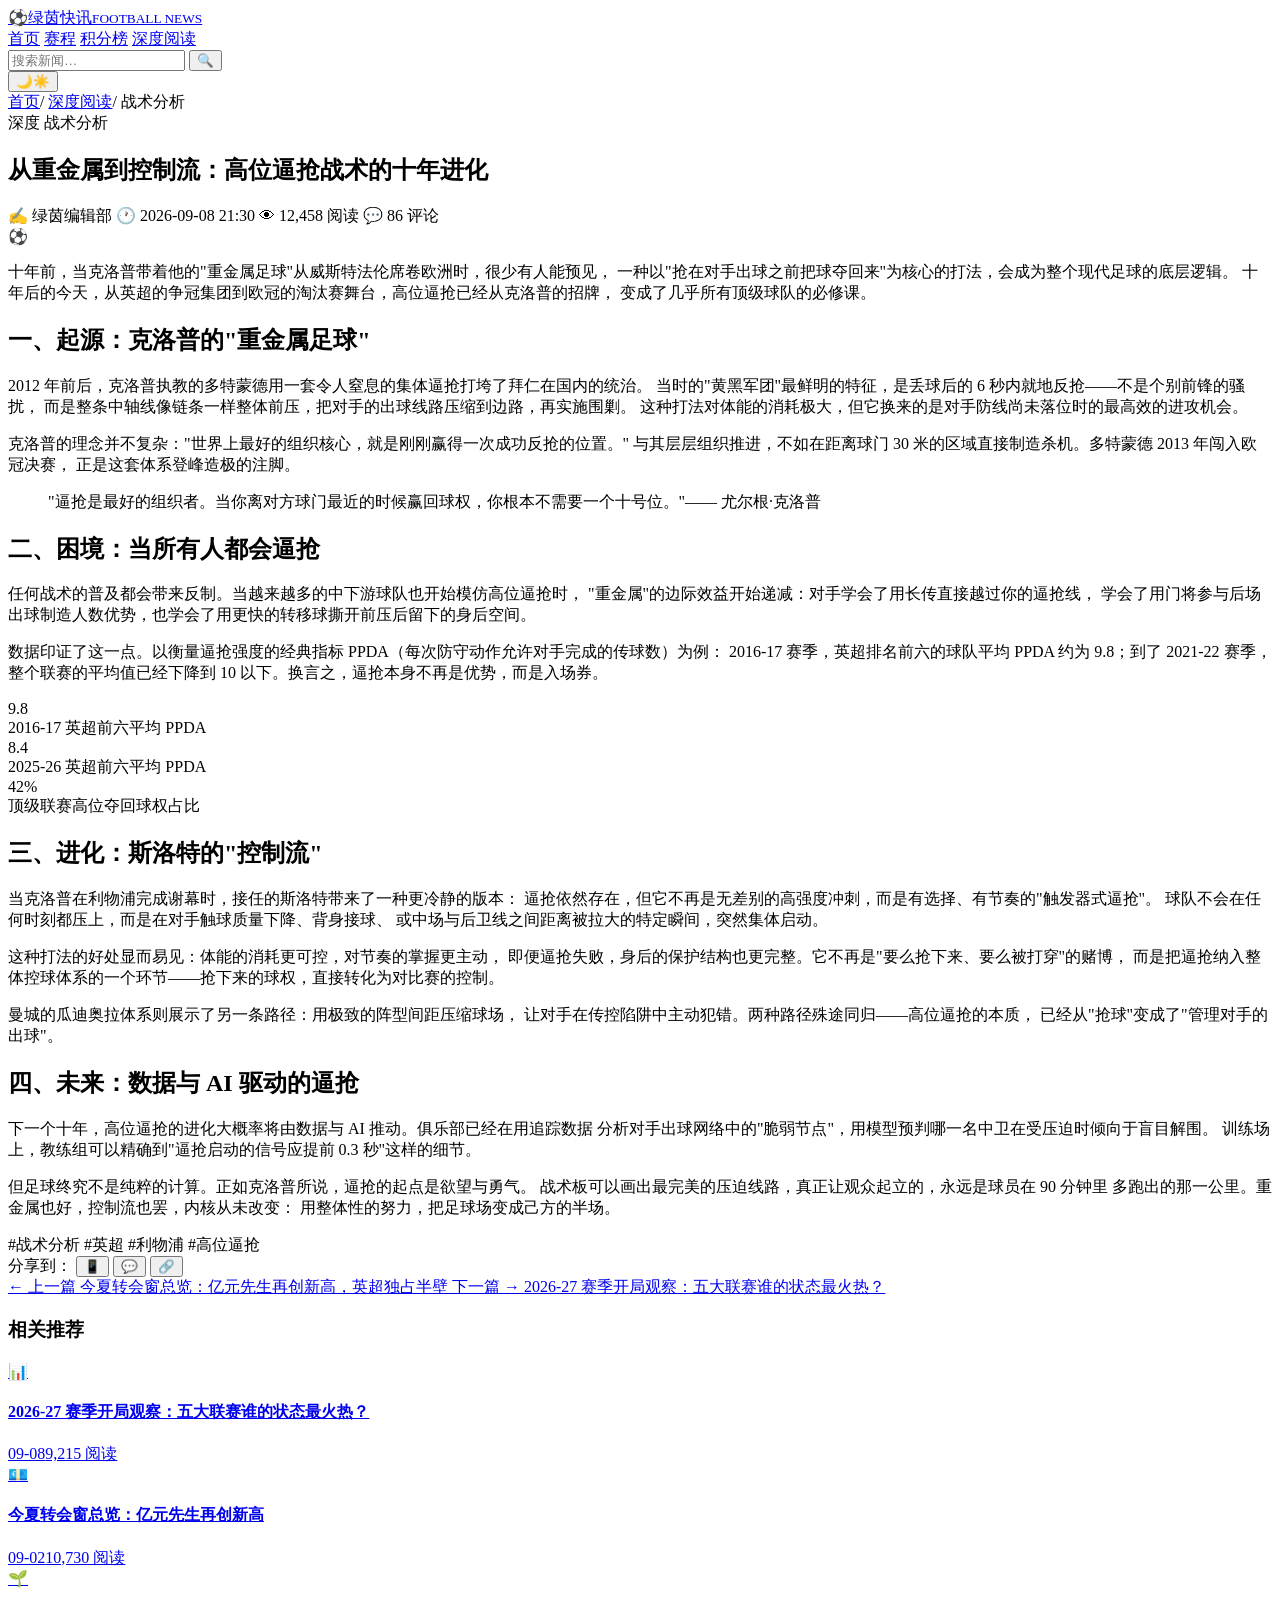
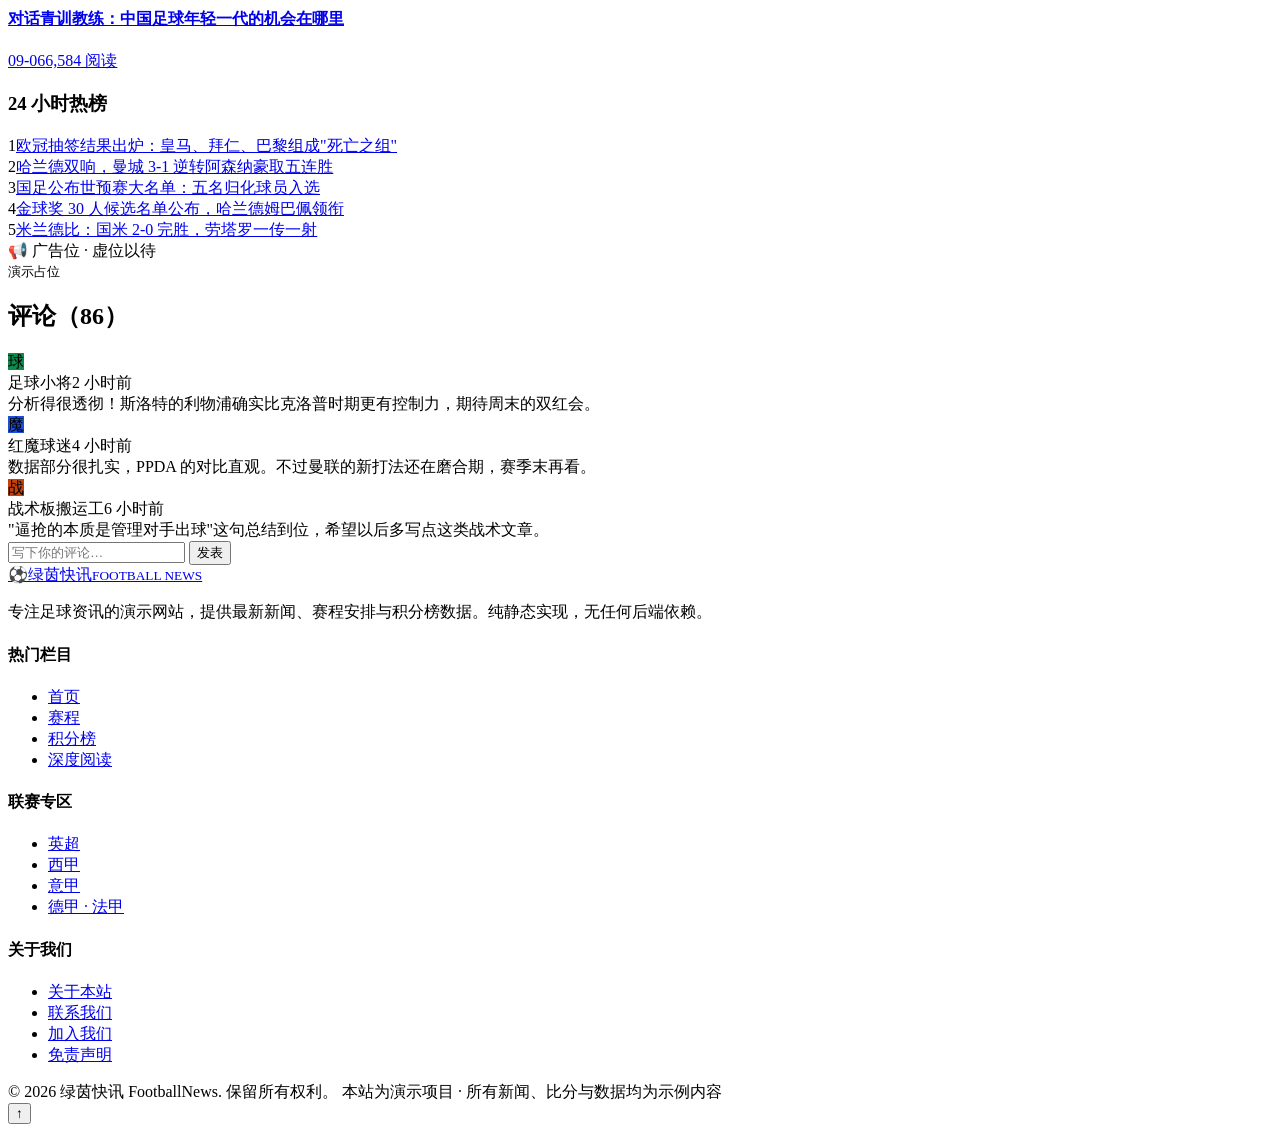
==== article.html @ 2cd8f94a "Add article.html" ====
<!DOCTYPE html>
<html lang="zh-CN">
<head>
  <meta charset="UTF-8">
  <meta name="viewport" content="width=device-width, initial-scale=1.0">
  <meta name="description" content="从重金属到控制流：高位逼抢战术的十年进化 —— 绿茵快讯深度专栏">
  <title>从重金属到控制流：高位逼抢战术的十年进化 - 绿茵快讯</title>
  <link rel="icon" href="data:image/svg+xml,<svg xmlns='http://www.w3.org/2000/svg' viewBox='0 0 100 100'><text y='.9em' font-size='90'>⚽</text></svg>">
  <link rel="stylesheet" href="css/style.css">
</head>
<body data-page="article">

  <!-- ===== 顶部导航 ===== -->
  <header class="site-header">
    <div class="container header-inner">
      <a class="logo" href="index.html">
        <span class="logo-badge">⚽</span>绿茵快讯<small>FOOTBALL NEWS</small>
      </a>
      <nav class="main-nav">
        <a href="index.html">首页</a>
        <a href="matches.html">赛程</a>
        <a href="standings.html">积分榜</a>
        <a href="article.html">深度阅读</a>
      </nav>
      <div class="header-tools">
        <form class="search" id="search-form">
          <input type="text" placeholder="搜索新闻…" aria-label="搜索新闻">
          <button type="submit" aria-label="搜索">🔍</button>
        </form>
        <button class="theme-toggle" id="theme-toggle" aria-label="切换深色模式">
          <span class="icon-moon">🌙</span><span class="icon-sun">☀️</span>
        </button>
      </div>
    </div>
  </header>

  <main class="container">
    <!-- 面包屑 -->
    <nav class="breadcrumb">
      <a href="index.html">首页</a><span class="sep">/</span>
      <a href="article.html">深度阅读</a><span class="sep">/</span>
      <span class="cur">战术分析</span>
    </nav>

    <div class="article-layout">
      <!-- ===== 正文 ===== -->
      <article class="article-main">
        <div class="article-category">
          <span class="tag tag-green">深度</span>
          <span class="tag tag-blue">战术分析</span>
        </div>
        <h1>从重金属到控制流：高位逼抢战术的十年进化</h1>
        <div class="article-meta">
          <span class="author">✍️ 绿茵编辑部</span>
          <span>🕐 2026-09-08 21:30</span>
          <span>👁 12,458 阅读</span>
          <span>💬 86 评论</span>
        </div>

        <div class="article-cover thumb g-green">⚽</div>

        <div class="article-body">
          <p>
            十年前，当克洛普带着他的"重金属足球"从威斯特法伦席卷欧洲时，很少有人能预见，
            一种以"抢在对手出球之前把球夺回来"为核心的打法，会成为整个现代足球的底层逻辑。
            十年后的今天，从英超的争冠集团到欧冠的淘汰赛舞台，高位逼抢已经从克洛普的招牌，
            变成了几乎所有顶级球队的必修课。
          </p>

          <h2>一、起源：克洛普的"重金属足球"</h2>
          <p>
            2012 年前后，克洛普执教的多特蒙德用一套令人窒息的集体逼抢打垮了拜仁在国内的统治。
            当时的"黄黑军团"最鲜明的特征，是丢球后的 6 秒内就地反抢——不是个别前锋的骚扰，
            而是整条中轴线像链条一样整体前压，把对手的出球线路压缩到边路，再实施围剿。
            这种打法对体能的消耗极大，但它换来的是对手防线尚未落位时的最高效的进攻机会。
          </p>
          <p>
            克洛普的理念并不复杂："世界上最好的组织核心，就是刚刚赢得一次成功反抢的位置。"
            与其层层组织推进，不如在距离球门 30 米的区域直接制造杀机。多特蒙德 2013 年闯入欧冠决赛，
            正是这套体系登峰造极的注脚。
          </p>

          <blockquote>
            "逼抢是最好的组织者。当你离对方球门最近的时候赢回球权，你根本不需要一个十号位。"—— 尤尔根·克洛普
          </blockquote>

          <h2>二、困境：当所有人都会逼抢</h2>
          <p>
            任何战术的普及都会带来反制。当越来越多的中下游球队也开始模仿高位逼抢时，
            "重金属"的边际效益开始递减：对手学会了用长传直接越过你的逼抢线，
            学会了用门将参与后场出球制造人数优势，也学会了用更快的转移球撕开前压后留下的身后空间。
          </p>
          <p>
            数据印证了这一点。以衡量逼抢强度的经典指标 PPDA（每次防守动作允许对手完成的传球数）为例：
            2016-17 赛季，英超排名前六的球队平均 PPDA 约为 9.8；到了 2021-22 赛季，
            整个联赛的平均值已经下降到 10 以下。换言之，逼抢本身不再是优势，而是入场券。
          </p>

          <div class="stats-box">
            <div class="stat"><div class="num">9.8</div><div class="label">2016-17 英超前六平均 PPDA</div></div>
            <div class="stat"><div class="num">8.4</div><div class="label">2025-26 英超前六平均 PPDA</div></div>
            <div class="stat"><div class="num">42%</div><div class="label">顶级联赛高位夺回球权占比</div></div>
          </div>

          <h2>三、进化：斯洛特的"控制流"</h2>
          <p>
            当克洛普在利物浦完成谢幕时，接任的斯洛特带来了一种更冷静的版本：
            逼抢依然存在，但它不再是无差别的高强度冲刺，而是有选择、有节奏的"触发器式逼抢"。
            球队不会在任何时刻都压上，而是在对手触球质量下降、背身接球、
            或中场与后卫线之间距离被拉大的特定瞬间，突然集体启动。
          </p>
          <p>
            这种打法的好处显而易见：体能的消耗更可控，对节奏的掌握更主动，
            即便逼抢失败，身后的保护结构也更完整。它不再是"要么抢下来、要么被打穿"的赌博，
            而是把逼抢纳入整体控球体系的一个环节——抢下来的球权，直接转化为对比赛的控制。
          </p>
          <p>
            曼城的瓜迪奥拉体系则展示了另一条路径：用极致的阵型间距压缩球场，
            让对手在传控陷阱中主动犯错。两种路径殊途同归——高位逼抢的本质，
            已经从"抢球"变成了"管理对手的出球"。
          </p>

          <h2>四、未来：数据与 AI 驱动的逼抢</h2>
          <p>
            下一个十年，高位逼抢的进化大概率将由数据与 AI 推动。俱乐部已经在用追踪数据
            分析对手出球网络中的"脆弱节点"，用模型预判哪一名中卫在受压迫时倾向于盲目解围。
            训练场上，教练组可以精确到"逼抢启动的信号应提前 0.3 秒"这样的细节。
          </p>
          <p>
            但足球终究不是纯粹的计算。正如克洛普所说，逼抢的起点是欲望与勇气。
            战术板可以画出最完美的压迫线路，真正让观众起立的，永远是球员在 90 分钟里
            多跑出的那一公里。重金属也好，控制流也罢，内核从未改变：
            用整体性的努力，把足球场变成己方的半场。
          </p>
        </div>

        <div class="article-tags">
          <span class="tag tag-gray">#战术分析</span>
          <span class="tag tag-gray">#英超</span>
          <span class="tag tag-gray">#利物浦</span>
          <span class="tag tag-gray">#高位逼抢</span>
        </div>

        <div class="share-row">
          分享到：
          <button aria-label="分享到微博" data-share>📱</button>
          <button aria-label="分享到微信" data-share>💬</button>
          <button aria-label="复制链接" data-share>🔗</button>
        </div>

        <div class="prev-next">
          <a href="article.html">
            <span class="pn-label">← 上一篇</span>
            今夏转会窗总览：亿元先生再创新高，英超独占半壁
          </a>
          <a href="article.html">
            <span class="pn-label">下一篇 →</span>
            2026-27 赛季开局观察：五大联赛谁的状态最火热？
          </a>
        </div>
      </article>

      <!-- ===== 侧栏 ===== -->
      <div class="side-col">
        <div class="list-card">
          <div class="list-head"><h3>相关推荐</h3></div>
          <a class="deep-item" href="article.html">
            <div class="deep-thumb g-blue">📊</div>
            <div>
              <h4>2026-27 赛季开局观察：五大联赛谁的状态最火热？</h4>
              <div class="card-meta"><span>09-08</span><span>9,215 阅读</span></div>
            </div>
          </a>
          <a class="deep-item" href="article.html">
            <div class="deep-thumb g-orange">💶</div>
            <div>
              <h4>今夏转会窗总览：亿元先生再创新高</h4>
              <div class="card-meta"><span>09-02</span><span>10,730 阅读</span></div>
            </div>
          </a>
          <a class="deep-item" href="article.html">
            <div class="deep-thumb g-purple">🌱</div>
            <div>
              <h4>对话青训教练：中国足球年轻一代的机会在哪里</h4>
              <div class="card-meta"><span>09-06</span><span>6,584 阅读</span></div>
            </div>
          </a>
        </div>

        <div class="list-card">
          <div class="list-head"><h3>24 小时热榜</h3></div>
          <div class="rank-item"><span class="rank-num">1</span><a href="article.html">欧冠抽签结果出炉：皇马、拜仁、巴黎组成"死亡之组"</a></div>
          <div class="rank-item"><span class="rank-num">2</span><a href="article.html">哈兰德双响，曼城 3-1 逆转阿森纳豪取五连胜</a></div>
          <div class="rank-item"><span class="rank-num">3</span><a href="article.html">国足公布世预赛大名单：五名归化球员入选</a></div>
          <div class="rank-item"><span class="rank-num">4</span><a href="article.html">金球奖 30 人候选名单公布，哈兰德姆巴佩领衔</a></div>
          <div class="rank-item"><span class="rank-num">5</span><a href="article.html">米兰德比：国米 2-0 完胜，劳塔罗一传一射</a></div>
        </div>

        <div class="ad-placeholder">📢 广告位 · 虚位以待<br><small>演示占位</small></div>
      </div>
    </div>

    <!-- ===== 评论 ===== -->
    <section class="article-layout" style="grid-template-columns: minmax(0, 1fr);">
      <div class="article-main comments">
        <div class="section-title" style="margin-bottom: 6px;"><h2>评论（86）</h2></div>
        <div class="comment-item">
          <span class="avatar" style="background:#0f8a4d">球</span>
          <div>
            <div class="comment-head"><span class="name">足球小将</span><span class="time">2 小时前</span></div>
            <div class="comment-body">分析得很透彻！斯洛特的利物浦确实比克洛普时期更有控制力，期待周末的双红会。</div>
          </div>
        </div>
        <div class="comment-item">
          <span class="avatar" style="background:#1d4ed8">魔</span>
          <div>
            <div class="comment-head"><span class="name">红魔球迷</span><span class="time">4 小时前</span></div>
            <div class="comment-body">数据部分很扎实，PPDA 的对比直观。不过曼联的新打法还在磨合期，赛季末再看。</div>
          </div>
        </div>
        <div class="comment-item">
          <span class="avatar" style="background:#c2410c">战</span>
          <div>
            <div class="comment-head"><span class="name">战术板搬运工</span><span class="time">6 小时前</span></div>
            <div class="comment-body">"逼抢的本质是管理对手出球"这句总结到位，希望以后多写点这类战术文章。</div>
          </div>
        </div>
        <form class="comment-form" id="comment-form">
          <input type="text" placeholder="写下你的评论…" aria-label="评论内容">
          <button type="submit">发表</button>
        </form>
      </div>
    </section>
  </main>

  <!-- ===== 页脚 ===== -->
  <footer class="site-footer">
    <div class="container">
      <div class="footer-top">
        <div class="footer-brand">
          <a class="logo" href="index.html"><span class="logo-badge">⚽</span>绿茵快讯<small>FOOTBALL NEWS</small></a>
          <p>专注足球资讯的演示网站，提供最新新闻、赛程安排与积分榜数据。纯静态实现，无任何后端依赖。</p>
        </div>
        <div>
          <h4>热门栏目</h4>
          <ul>
            <li><a href="index.html">首页</a></li>
            <li><a href="matches.html">赛程</a></li>
            <li><a href="standings.html">积分榜</a></li>
            <li><a href="article.html">深度阅读</a></li>
          </ul>
        </div>
        <div>
          <h4>联赛专区</h4>
          <ul>
            <li><a href="standings.html">英超</a></li>
            <li><a href="standings.html">西甲</a></li>
            <li><a href="standings.html">意甲</a></li>
            <li><a href="standings.html">德甲 · 法甲</a></li>
          </ul>
        </div>
        <div>
          <h4>关于我们</h4>
          <ul>
            <li><a href="#">关于本站</a></li>
            <li><a href="#">联系我们</a></li>
            <li><a href="#">加入我们</a></li>
            <li><a href="#">免责声明</a></li>
          </ul>
        </div>
      </div>
      <div class="footer-bottom">
        <span>© 2026 绿茵快讯 FootballNews. 保留所有权利。</span>
        <span>本站为演示项目 · 所有新闻、比分与数据均为示例内容</span>
      </div>
    </div>
  </footer>

  <button class="back-top" id="back-top" aria-label="返回顶部">↑</button>
  <div class="toast" id="toast"></div>

  <script src="js/main.js"></script>
</body>
</html>
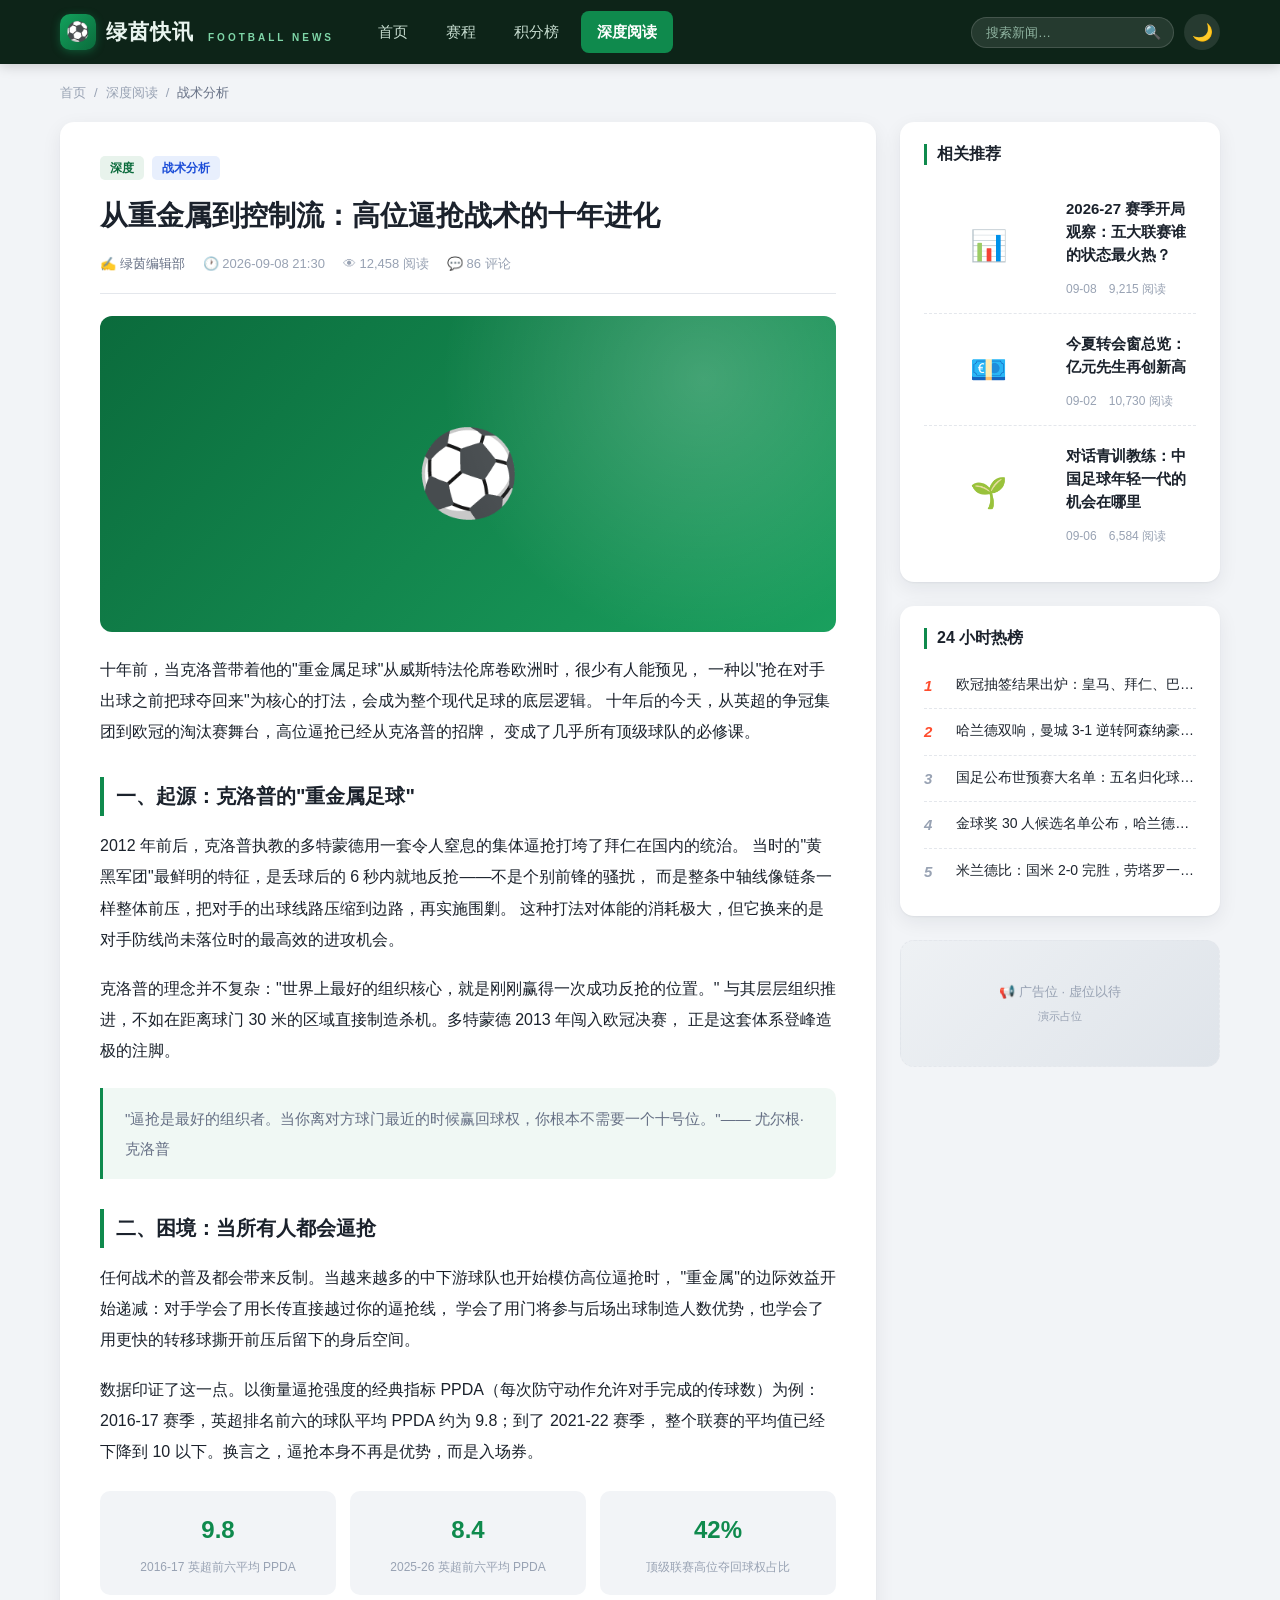
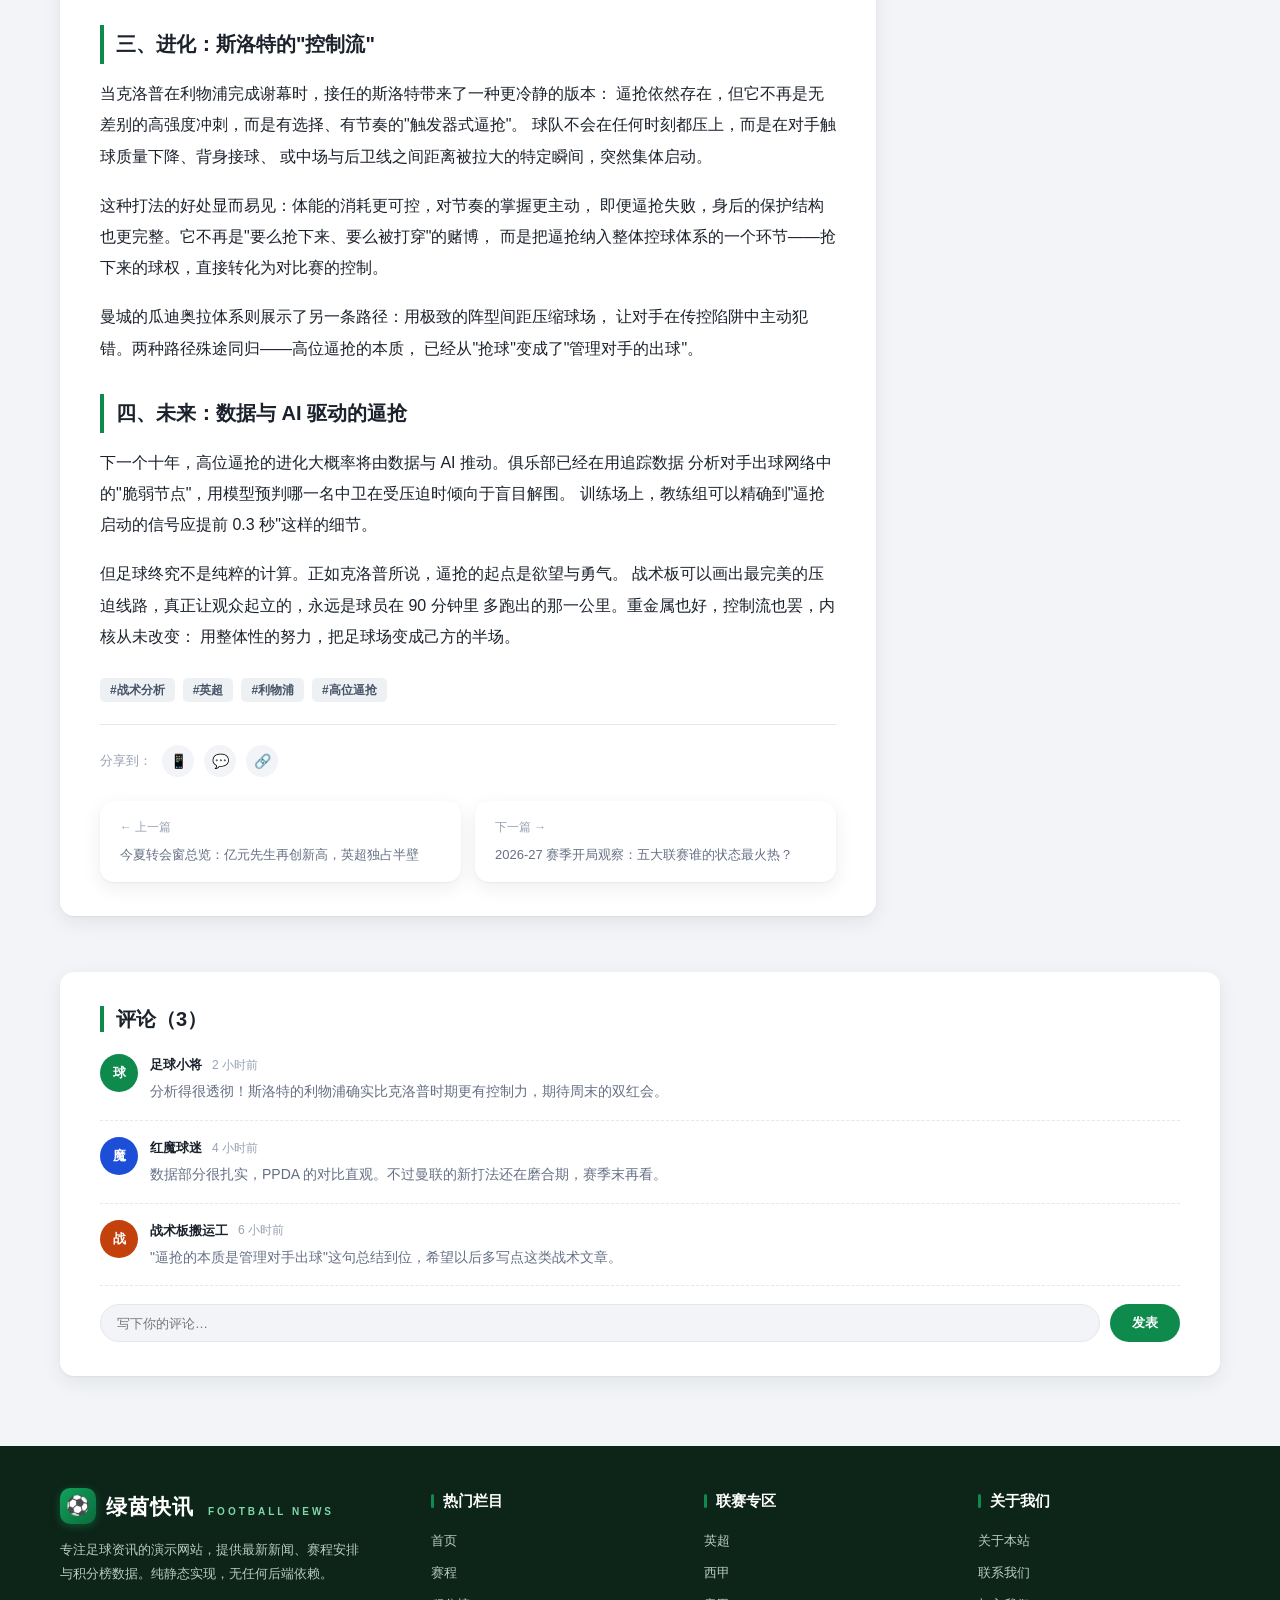
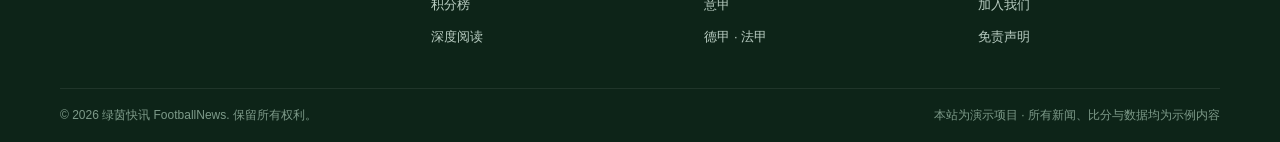
==== commit 1b784fed: "Add local Python backend" ====
--- a/article.html
+++ b/article.html
@@ -203,26 +203,28 @@
     <!-- ===== 评论 ===== -->
     <section class="article-layout" style="grid-template-columns: minmax(0, 1fr);">
       <div class="article-main comments">
-        <div class="section-title" style="margin-bottom: 6px;"><h2>评论（86）</h2></div>
-        <div class="comment-item">
+        <div class="section-title" style="margin-bottom: 6px;"><h2>评论（<span id="comment-count">3</span>）</h2></div>
+        <div id="comment-list">
+          <div class="comment-item">
           <span class="avatar" style="background:#0f8a4d">球</span>
           <div>
             <div class="comment-head"><span class="name">足球小将</span><span class="time">2 小时前</span></div>
             <div class="comment-body">分析得很透彻！斯洛特的利物浦确实比克洛普时期更有控制力，期待周末的双红会。</div>
           </div>
-        </div>
-        <div class="comment-item">
+          </div>
+          <div class="comment-item">
           <span class="avatar" style="background:#1d4ed8">魔</span>
           <div>
             <div class="comment-head"><span class="name">红魔球迷</span><span class="time">4 小时前</span></div>
             <div class="comment-body">数据部分很扎实，PPDA 的对比直观。不过曼联的新打法还在磨合期，赛季末再看。</div>
           </div>
-        </div>
-        <div class="comment-item">
+          </div>
+          <div class="comment-item">
           <span class="avatar" style="background:#c2410c">战</span>
           <div>
             <div class="comment-head"><span class="name">战术板搬运工</span><span class="time">6 小时前</span></div>
             <div class="comment-body">"逼抢的本质是管理对手出球"这句总结到位，希望以后多写点这类战术文章。</div>
+          </div>
           </div>
         </div>
         <form class="comment-form" id="comment-form">
--- a/css/style.css
+++ b/css/style.css
@@ -0,0 +1,1315 @@
+/* ============================================================
+   绿茵快讯 · 足球资讯门户
+   全局样式表（纯 CSS，无外部依赖）
+   ============================================================ */
+
+/* ---------- 1. 主题变量 ---------- */
+:root {
+  --bg: #f2f4f7;
+  --card: #ffffff;
+  --text: #1b222c;
+  --text-2: #667085;
+  --text-3: #98a2b3;
+  --primary: #0f8a4d;
+  --primary-dark: #0b6b3c;
+  --accent: #ff4d2e;
+  --gold: #f5a623;
+  --border: #e4e7ec;
+  --header-bg: #0d2418;
+  --header-text: #e9f4ee;
+  --shadow: 0 1px 2px rgba(16, 24, 40, .05), 0 6px 20px rgba(16, 24, 40, .07);
+  --radius: 14px;
+}
+
+/* 深色模式：由 js/main.js 切换 html[data-theme] 实现 */
+html[data-theme="dark"] {
+  --bg: #0e1319;
+  --card: #161d26;
+  --text: #e7edf3;
+  --text-2: #9aa7b5;
+  --text-3: #6b7a8a;
+  --border: #242e3b;
+  --header-bg: #09160f;
+  --shadow: 0 1px 2px rgba(0, 0, 0, .3), 0 6px 20px rgba(0, 0, 0, .35);
+}
+
+/* ---------- 2. 基础重置 ---------- */
+* { margin: 0; padding: 0; box-sizing: border-box; }
+
+html { scroll-behavior: smooth; }
+
+body {
+  font-family: -apple-system, BlinkMacSystemFont, "PingFang SC", "Hiragino Sans GB",
+    "Microsoft YaHei", "Segoe UI", sans-serif;
+  background: var(--bg);
+  color: var(--text);
+  line-height: 1.7;
+  -webkit-font-smoothing: antialiased;
+  transition: background .3s, color .3s;
+}
+
+img { max-width: 100%; display: block; }
+a { color: inherit; text-decoration: none; }
+ul, ol { list-style: none; }
+button { font-family: inherit; cursor: pointer; border: none; background: none; }
+input { font-family: inherit; }
+
+.container { max-width: 1200px; margin: 0 auto; padding: 0 20px; }
+
+/* ---------- 3. 顶部导航 ---------- */
+.site-header {
+  position: sticky;
+  top: 0;
+  z-index: 100;
+  background: var(--header-bg);
+  color: var(--header-text);
+  box-shadow: 0 2px 12px rgba(0, 0, 0, .18);
+}
+
+.header-inner {
+  display: flex;
+  align-items: center;
+  gap: 28px;
+  height: 64px;
+}
+
+.logo {
+  display: flex;
+  align-items: center;
+  gap: 10px;
+  font-size: 21px;
+  font-weight: 800;
+  letter-spacing: 1px;
+  white-space: nowrap;
+}
+
+.logo-badge {
+  display: flex;
+  align-items: center;
+  justify-content: center;
+  width: 36px;
+  height: 36px;
+  border-radius: 10px;
+  background: linear-gradient(135deg, #12a15c, #0b6b3c);
+  font-size: 19px;
+  box-shadow: 0 2px 8px rgba(18, 161, 92, .4);
+}
+
+.logo small {
+  font-size: 10px;
+  font-weight: 600;
+  letter-spacing: 3px;
+  color: #7fd6a8;
+  margin-left: 4px;
+  align-self: flex-end;
+  padding-bottom: 4px;
+}
+
+.main-nav { display: flex; gap: 6px; flex: 1; }
+
+.main-nav a {
+  padding: 8px 16px;
+  border-radius: 8px;
+  font-size: 15px;
+  color: #c6dccf;
+  transition: background .2s, color .2s;
+}
+
+.main-nav a:hover { background: rgba(255, 255, 255, .08); color: #fff; }
+
+.main-nav a.active {
+  background: var(--primary);
+  color: #fff;
+  font-weight: 600;
+}
+
+.header-tools { display: flex; align-items: center; gap: 10px; }
+
+.search {
+  display: flex;
+  align-items: center;
+  background: rgba(255, 255, 255, .1);
+  border: 1px solid rgba(255, 255, 255, .14);
+  border-radius: 999px;
+  overflow: hidden;
+  transition: background .2s;
+}
+
+.search:focus-within { background: rgba(255, 255, 255, .18); }
+
+.search input {
+  width: 160px;
+  padding: 7px 14px;
+  background: transparent;
+  border: none;
+  outline: none;
+  color: #fff;
+  font-size: 13px;
+}
+
+.search input::placeholder { color: #8fb3a0; }
+
+.search button {
+  padding: 0 12px;
+  font-size: 14px;
+  color: #c6dccf;
+}
+
+.theme-toggle {
+  display: flex;
+  align-items: center;
+  justify-content: center;
+  width: 36px;
+  height: 36px;
+  border-radius: 50%;
+  background: rgba(255, 255, 255, .1);
+  font-size: 17px;
+  transition: background .2s, transform .2s;
+}
+
+.theme-toggle:hover { background: rgba(255, 255, 255, .2); transform: rotate(20deg); }
+
+/* 图标切换：亮色显示月亮，深色显示太阳 */
+html[data-theme="dark"] .icon-moon { display: none; }
+html:not([data-theme="dark"]) .icon-sun { display: none; }
+
+/* ---------- 4. 面包屑 ---------- */
+.breadcrumb {
+  display: flex;
+  align-items: center;
+  gap: 8px;
+  padding: 18px 0 0;
+  font-size: 13px;
+  color: var(--text-3);
+}
+
+.breadcrumb a:hover { color: var(--primary); }
+.breadcrumb .sep { color: var(--text-3); }
+.breadcrumb .cur { color: var(--text-2); }
+
+/* ---------- 5. 首页焦点区（轮播） ---------- */
+.hero-grid {
+  display: grid;
+  grid-template-columns: 1.55fr 1fr;
+  gap: 20px;
+  padding: 24px 0 8px;
+}
+
+.hero-slider {
+  position: relative;
+  border-radius: var(--radius);
+  overflow: hidden;
+  box-shadow: var(--shadow);
+  min-height: 380px;
+}
+
+.slide {
+  position: absolute;
+  inset: 0;
+  display: flex;
+  flex-direction: column;
+  justify-content: flex-end;
+  padding: 34px;
+  opacity: 0;
+  visibility: hidden;
+  transition: opacity .6s ease, visibility .6s;
+  color: #fff;
+}
+
+.slide.active { opacity: 1; visibility: visible; }
+
+.slide::after {
+  content: "";
+  position: absolute;
+  inset: 0;
+  background: linear-gradient(180deg, rgba(0, 0, 0, .05) 30%, rgba(0, 0, 0, .72));
+  z-index: 1;
+}
+
+.slide > * { position: relative; z-index: 2; }
+
+.slide .slide-emoji {
+  position: absolute;
+  top: 26px;
+  right: 30px;
+  font-size: 92px;
+  opacity: .9;
+  filter: drop-shadow(0 6px 14px rgba(0, 0, 0, .35));
+}
+
+.slide-tag {
+  align-self: flex-start;
+  background: var(--accent);
+  color: #fff;
+  font-size: 12px;
+  font-weight: 700;
+  padding: 4px 12px;
+  border-radius: 999px;
+  margin-bottom: 14px;
+}
+
+.slide h2 {
+  font-size: 28px;
+  line-height: 1.4;
+  margin-bottom: 10px;
+  text-shadow: 0 2px 8px rgba(0, 0, 0, .3);
+}
+
+.slide p {
+  font-size: 14px;
+  color: rgba(255, 255, 255, .85);
+  max-width: 520px;
+  margin-bottom: 16px;
+  display: -webkit-box;
+  -webkit-line-clamp: 2;
+  -webkit-box-orient: vertical;
+  overflow: hidden;
+}
+
+.slide-meta {
+  font-size: 12px;
+  color: rgba(255, 255, 255, .7);
+  margin-bottom: 18px;
+}
+
+.slide .btn-more {
+  align-self: flex-start;
+  padding: 9px 22px;
+  border-radius: 999px;
+  background: #fff;
+  color: var(--primary-dark);
+  font-size: 14px;
+  font-weight: 700;
+  transition: transform .2s, box-shadow .2s;
+}
+
+.slide .btn-more:hover { transform: translateY(-2px); box-shadow: 0 6px 16px rgba(0, 0, 0, .3); }
+
+/* 三张轮播图的渐变背景 */
+.slide-1 { background: linear-gradient(135deg, #0b6b3c, #16a05f 55%, #0d3b26); }
+.slide-2 { background: linear-gradient(135deg, #1d4ed8, #3b82f6 55%, #172a5c); }
+.slide-3 { background: linear-gradient(135deg, #c2410c, #f97316 55%, #7c2d12); }
+
+.slider-dots {
+  position: absolute;
+  left: 34px;
+  bottom: 18px;
+  display: flex;
+  gap: 8px;
+  z-index: 3;
+}
+
+.slider-dots button {
+  width: 8px;
+  height: 8px;
+  border-radius: 999px;
+  background: rgba(255, 255, 255, .45);
+  transition: width .25s, background .25s;
+}
+
+.slider-dots button.active { width: 24px; background: #fff; }
+
+/* 焦点区右侧速览 */
+.hero-side { display: flex; flex-direction: column; gap: 20px; }
+
+.hero-side .side-card {
+  flex: 1;
+  display: flex;
+  flex-direction: column;
+  justify-content: space-between;
+  padding: 22px 24px;
+  border-radius: var(--radius);
+  background: var(--card);
+  box-shadow: var(--shadow);
+  position: relative;
+  overflow: hidden;
+  transition: transform .2s, box-shadow .2s;
+}
+
+.hero-side .side-card:hover { transform: translateY(-3px); box-shadow: 0 10px 26px rgba(16, 24, 40, .12); }
+
+.side-card .side-emoji {
+  position: absolute;
+  right: 18px;
+  top: 16px;
+  font-size: 44px;
+  opacity: .16;
+}
+
+.side-card h3 {
+  font-size: 16px;
+  line-height: 1.55;
+  margin-top: 8px;
+}
+
+.side-card .side-meta { font-size: 12px; color: var(--text-3); margin-top: 10px; }
+
+/* ---------- 6. 标签（分类药丸） ---------- */
+.tag {
+  display: inline-block;
+  font-size: 12px;
+  font-weight: 600;
+  padding: 2px 10px;
+  border-radius: 5px;
+  background: #e8f3ec;
+  color: var(--primary-dark);
+  white-space: nowrap;
+}
+
+.tag-blue   { background: #e8effd; color: #1d4ed8; }
+.tag-red    { background: #fdeaea; color: #dc2626; }
+.tag-orange { background: #fdf0e4; color: #c2410c; }
+.tag-purple { background: #f1eafd; color: #7c3aed; }
+.tag-yellow { background: #fdf6e0; color: #b45309; }
+.tag-gray   { background: #eef1f4; color: #475467; }
+
+html[data-theme="dark"] .tag       { background: #14301f; color: #6fd3a1; }
+html[data-theme="dark"] .tag-blue  { background: #16264a; color: #93b4f5; }
+html[data-theme="dark"] .tag-red   { background: #431a1a; color: #f79b9b; }
+html[data-theme="dark"] .tag-orange{ background: #46220e; color: #f5b183; }
+html[data-theme="dark"] .tag-purple{ background: #2d1a4d; color: #c0a3f0; }
+html[data-theme="dark"] .tag-yellow{ background: #44340f; color: #eccd7d; }
+html[data-theme="dark"] .tag-gray  { background: #232b36; color: #a8b4c2; }
+
+/* ---------- 7. 区块标题 ---------- */
+.section { padding: 26px 0 6px; }
+
+.section-title {
+  display: flex;
+  align-items: center;
+  justify-content: space-between;
+  margin-bottom: 18px;
+}
+
+.section-title h2 {
+  font-size: 20px;
+  padding-left: 12px;
+  border-left: 4px solid var(--primary);
+  line-height: 1.3;
+}
+
+.section-title .more {
+  font-size: 13px;
+  color: var(--text-3);
+  transition: color .2s;
+}
+
+.section-title .more:hover { color: var(--primary); }
+
+/* ---------- 8. 快讯时间线 ---------- */
+.ticker {
+  background: var(--card);
+  border-radius: var(--radius);
+  box-shadow: var(--shadow);
+  padding: 8px 26px;
+  display: grid;
+  grid-template-columns: 1fr 1fr;
+  column-gap: 40px;
+}
+
+.ticker-item {
+  display: flex;
+  align-items: center;
+  gap: 12px;
+  padding: 12px 0;
+  border-bottom: 1px dashed var(--border);
+}
+
+.ticker-item:nth-last-child(-n+2) { border-bottom: none; }
+
+.ticker-time {
+  font-size: 12px;
+  color: var(--text-3);
+  white-space: nowrap;
+  font-variant-numeric: tabular-nums;
+}
+
+.ticker-title {
+  font-size: 14px;
+  flex: 1;
+  white-space: nowrap;
+  overflow: hidden;
+  text-overflow: ellipsis;
+  transition: color .2s;
+}
+
+.ticker-item:hover .ticker-title { color: var(--primary); }
+
+.ticker-arrow { color: var(--text-3); font-size: 13px; }
+
+/* ---------- 9. 新闻卡片网格 ---------- */
+.news-grid {
+  display: grid;
+  grid-template-columns: repeat(4, 1fr);
+  gap: 20px;
+}
+
+.news-card {
+  background: var(--card);
+  border-radius: var(--radius);
+  box-shadow: var(--shadow);
+  overflow: hidden;
+  display: flex;
+  flex-direction: column;
+  transition: transform .2s, box-shadow .2s;
+}
+
+.news-card:hover { transform: translateY(-4px); box-shadow: 0 12px 28px rgba(16, 24, 40, .13); }
+
+.news-card .card-body { padding: 16px 18px 18px; display: flex; flex-direction: column; flex: 1; }
+
+.news-card h3 {
+  font-size: 15px;
+  line-height: 1.6;
+  margin: 10px 0 8px;
+  display: -webkit-box;
+  -webkit-line-clamp: 2;
+  -webkit-box-orient: vertical;
+  overflow: hidden;
+  transition: color .2s;
+}
+
+.news-card:hover h3 { color: var(--primary); }
+
+.news-card .excerpt {
+  font-size: 13px;
+  color: var(--text-2);
+  display: -webkit-box;
+  -webkit-line-clamp: 2;
+  -webkit-box-orient: vertical;
+  overflow: hidden;
+  flex: 1;
+}
+
+.card-meta {
+  display: flex;
+  align-items: center;
+  gap: 12px;
+  font-size: 12px;
+  color: var(--text-3);
+  margin-top: 12px;
+}
+
+/* 缩略图占位（渐变 + emoji，无需外部图片） */
+.thumb {
+  aspect-ratio: 16 / 9;
+  display: flex;
+  align-items: center;
+  justify-content: center;
+  font-size: 52px;
+  color: #fff;
+  position: relative;
+}
+
+.thumb.g-green  { background: linear-gradient(135deg, #0b6b3c, #1aa05e); }
+.thumb.g-blue   { background: linear-gradient(135deg, #1d4ed8, #4f8df9); }
+.thumb.g-orange { background: linear-gradient(135deg, #c2410c, #fb8b45); }
+.thumb.g-purple { background: linear-gradient(135deg, #6d28d9, #a06bf5); }
+.thumb.g-navy   { background: linear-gradient(135deg, #0f3a5c, #2a7bb0); }
+
+.thumb::after {
+  content: "";
+  position: absolute;
+  inset: 0;
+  background: radial-gradient(circle at 78% 22%, rgba(255, 255, 255, .18), transparent 45%);
+}
+
+/* ---------- 10. 热门比赛卡片 ---------- */
+.match-strip {
+  display: grid;
+  grid-template-columns: repeat(4, 1fr);
+  gap: 20px;
+}
+
+.match-strip .match-card { cursor: default; }
+
+.match-card {
+  background: var(--card);
+  border-radius: var(--radius);
+  box-shadow: var(--shadow);
+  padding: 18px;
+  display: flex;
+  flex-direction: column;
+  gap: 12px;
+  transition: transform .2s, box-shadow .2s;
+}
+
+.match-card:hover { transform: translateY(-3px); box-shadow: 0 10px 24px rgba(16, 24, 40, .12); }
+
+.match-top {
+  display: flex;
+  align-items: center;
+  justify-content: space-between;
+  font-size: 12px;
+  color: var(--text-3);
+}
+
+.match-teams {
+  display: flex;
+  align-items: center;
+  justify-content: space-between;
+  gap: 8px;
+}
+
+.match-team {
+  display: flex;
+  flex-direction: column;
+  align-items: center;
+  gap: 6px;
+  font-size: 13px;
+  width: 76px;
+  text-align: center;
+}
+
+.match-center { text-align: center; }
+
+.match-center .score {
+  font-size: 22px;
+  font-weight: 800;
+  font-variant-numeric: tabular-nums;
+  letter-spacing: 2px;
+}
+
+.match-center .vs { font-size: 14px; color: var(--text-3); }
+.match-center .time { font-size: 12px; color: var(--text-3); }
+
+.match-status {
+  display: flex;
+  align-items: center;
+  justify-content: center;
+  gap: 6px;
+  font-size: 12px;
+}
+
+.status-chip {
+  padding: 2px 10px;
+  border-radius: 999px;
+  background: #eef1f4;
+  color: var(--text-2);
+  font-weight: 600;
+}
+
+.status-live {
+  background: var(--accent);
+  color: #fff;
+  animation: pulse 1.4s ease infinite;
+}
+
+@keyframes pulse {
+  0%, 100% { box-shadow: 0 0 0 0 rgba(255, 77, 46, .45); }
+  50% { box-shadow: 0 0 0 6px rgba(255, 77, 46, 0); }
+}
+
+/* 球队圆形徽标（队色 + 简称） */
+.badge {
+  display: flex;
+  align-items: center;
+  justify-content: center;
+  width: 42px;
+  height: 42px;
+  border-radius: 50%;
+  font-size: 12px;
+  font-weight: 700;
+  color: #fff;
+  text-shadow: 0 1px 2px rgba(0, 0, 0, .35);
+  box-shadow: inset 0 -2px 0 rgba(0, 0, 0, .18), 0 2px 6px rgba(0, 0, 0, .15);
+  flex-shrink: 0;
+}
+
+.badge.light-text { color: #1f2937; text-shadow: none; }
+
+.badge.sm { width: 30px; height: 30px; font-size: 10px; }
+.badge.lg { width: 54px; height: 54px; font-size: 14px; }
+
+/* ---------- 11. 视频卡片 ---------- */
+.video-grid {
+  display: grid;
+  grid-template-columns: repeat(4, 1fr);
+  gap: 20px;
+}
+
+.video-card { cursor: pointer; }
+
+.video-card .video-thumb { position: relative; }
+
+.video-card .video-thumb .play {
+  position: absolute;
+  top: 50%;
+  left: 50%;
+  transform: translate(-50%, -50%);
+  width: 46px;
+  height: 46px;
+  border-radius: 50%;
+  background: rgba(0, 0, 0, .45);
+  backdrop-filter: blur(2px);
+  color: #fff;
+  font-size: 16px;
+  display: flex;
+  align-items: center;
+  justify-content: center;
+  transition: background .2s, transform .2s;
+}
+
+.video-card:hover .play { background: var(--accent); transform: translate(-50%, -50%) scale(1.08); }
+
+.video-card .duration {
+  position: absolute;
+  right: 10px;
+  bottom: 10px;
+  background: rgba(0, 0, 0, .6);
+  color: #fff;
+  font-size: 11px;
+  padding: 1px 8px;
+  border-radius: 4px;
+  font-variant-numeric: tabular-nums;
+}
+
+/* ---------- 12. 两栏布局与侧栏 ---------- */
+.two-col {
+  display: grid;
+  grid-template-columns: 1fr 320px;
+  gap: 24px;
+  padding: 10px 0 30px;
+  align-items: start;
+}
+
+.main-col, .side-col { display: flex; flex-direction: column; gap: 24px; }
+
+.list-card {
+  background: var(--card);
+  border-radius: var(--radius);
+  box-shadow: var(--shadow);
+  padding: 22px 24px;
+}
+
+.list-card .list-head {
+  display: flex;
+  align-items: center;
+  justify-content: space-between;
+  margin-bottom: 14px;
+}
+
+.list-card .list-head h3 {
+  font-size: 16px;
+  padding-left: 10px;
+  border-left: 3px solid var(--primary);
+  line-height: 1.3;
+}
+
+.deep-item {
+  display: flex;
+  gap: 14px;
+  padding: 14px 0;
+  border-bottom: 1px dashed var(--border);
+}
+
+.deep-item:last-child { border-bottom: none; }
+
+.deep-item .deep-thumb {
+  width: 128px;
+  aspect-ratio: 16 / 9;
+  border-radius: 10px;
+  flex-shrink: 0;
+  display: flex;
+  align-items: center;
+  justify-content: center;
+  font-size: 30px;
+  color: #fff;
+}
+
+.deep-item h4 {
+  font-size: 15px;
+  line-height: 1.55;
+  margin: 4px 0 6px;
+  transition: color .2s;
+}
+
+.deep-item:hover h4 { color: var(--primary); }
+
+.deep-item p {
+  font-size: 13px;
+  color: var(--text-2);
+  display: -webkit-box;
+  -webkit-line-clamp: 2;
+  -webkit-box-orient: vertical;
+  overflow: hidden;
+}
+
+/* 积分榜快照 */
+.mini-table { width: 100%; border-collapse: collapse; font-size: 13px; }
+
+.mini-table th {
+  text-align: left;
+  font-weight: 600;
+  color: var(--text-3);
+  font-size: 12px;
+  padding: 6px 8px;
+  border-bottom: 1px solid var(--border);
+}
+
+.mini-table td { padding: 8px; border-bottom: 1px solid var(--border); }
+
+.mini-table tr:last-child td { border-bottom: none; }
+
+.mini-table .pts { font-weight: 800; color: var(--primary); text-align: right; }
+
+.team-cell { display: flex; align-items: center; gap: 8px; }
+
+/* 射手榜 */
+.scorer-item {
+  display: flex;
+  align-items: center;
+  gap: 12px;
+  padding: 10px 0;
+  border-bottom: 1px dashed var(--border);
+}
+
+.scorer-item:last-child { border-bottom: none; }
+
+.scorer-rank {
+  width: 22px;
+  height: 22px;
+  border-radius: 50%;
+  background: #eef1f4;
+  color: var(--text-2);
+  font-size: 12px;
+  font-weight: 700;
+  display: flex;
+  align-items: center;
+  justify-content: center;
+  flex-shrink: 0;
+}
+
+.scorer-item:nth-child(1) .scorer-rank { background: #f7c948; color: #7c5800; }
+.scorer-item:nth-child(2) .scorer-rank { background: #c8d3dd; color: #45525f; }
+.scorer-item:nth-child(3) .scorer-rank { background: #e8a87c; color: #7c3f1c; }
+
+.scorer-info { flex: 1; }
+.scorer-name { font-size: 14px; font-weight: 600; }
+.scorer-team { font-size: 12px; color: var(--text-3); }
+.scorer-goals { font-size: 16px; font-weight: 800; color: var(--accent); }
+
+/* 热门排行 */
+.rank-item {
+  display: flex;
+  gap: 12px;
+  padding: 10px 0;
+  border-bottom: 1px dashed var(--border);
+  font-size: 14px;
+}
+
+.rank-item:last-child { border-bottom: none; }
+
+.rank-num {
+  font-size: 15px;
+  font-weight: 800;
+  font-style: italic;
+  color: var(--text-3);
+  min-width: 20px;
+}
+
+.rank-item:nth-child(-n+3) .rank-num { color: var(--accent); }
+
+.rank-item a {
+  flex: 1;
+  display: -webkit-box;
+  -webkit-line-clamp: 1;
+  -webkit-box-orient: vertical;
+  overflow: hidden;
+  transition: color .2s;
+}
+
+.rank-item a:hover { color: var(--primary); }
+
+/* 广告位占位 */
+.ad-placeholder {
+  border-radius: var(--radius);
+  background: linear-gradient(135deg, #eef1f4, #dfe4ea);
+  color: var(--text-3);
+  display: flex;
+  flex-direction: column;
+  align-items: center;
+  justify-content: center;
+  gap: 4px;
+  padding: 40px 16px;
+  font-size: 13px;
+  border: 1px dashed var(--border);
+}
+
+html[data-theme="dark"] .ad-placeholder { background: linear-gradient(135deg, #1a222e, #232c38); }
+
+/* ---------- 13. 通用页面头部 ---------- */
+.page-head { padding: 26px 0 6px; }
+
+.page-head h1 { font-size: 26px; margin-bottom: 6px; }
+
+.page-head .sub { font-size: 14px; color: var(--text-2); }
+
+/* ---------- 14. Tab 切换 ---------- */
+.tabs {
+  display: flex;
+  gap: 10px;
+  flex-wrap: wrap;
+  margin: 14px 0 20px;
+}
+
+.tabs button {
+  padding: 7px 20px;
+  border-radius: 999px;
+  background: var(--card);
+  border: 1px solid var(--border);
+  color: var(--text-2);
+  font-size: 14px;
+  font-weight: 600;
+  transition: all .2s;
+}
+
+.tabs button:hover { border-color: var(--primary); color: var(--primary); }
+
+.tabs button.active {
+  background: var(--primary);
+  border-color: var(--primary);
+  color: #fff;
+}
+
+.tab-panel { display: none; }
+.tab-panel.active { display: block; animation: fadeIn .35s ease; }
+
+@keyframes fadeIn {
+  from { opacity: 0; transform: translateY(8px); }
+  to { opacity: 1; transform: none; }
+}
+
+/* ---------- 15. 赛程页 ---------- */
+.match-list { display: flex; flex-direction: column; gap: 14px; }
+
+.match-row {
+  display: grid;
+  grid-template-columns: 110px 1fr auto 1fr 100px;
+  align-items: center;
+  gap: 12px;
+  background: var(--card);
+  border-radius: var(--radius);
+  box-shadow: var(--shadow);
+  padding: 16px 22px;
+  transition: transform .2s;
+}
+
+.match-row:hover { transform: translateY(-2px); }
+
+.match-row .m-league { font-size: 13px; color: var(--text-2); }
+.match-row .m-time { font-size: 12px; color: var(--text-3); font-variant-numeric: tabular-nums; }
+
+.m-home, .m-away {
+  display: flex;
+  align-items: center;
+  gap: 12px;
+  font-size: 15px;
+  font-weight: 600;
+}
+
+.m-away { justify-content: flex-end; text-align: right; }
+
+.m-score-box { text-align: center; }
+
+.m-score {
+  font-size: 24px;
+  font-weight: 800;
+  font-variant-numeric: tabular-nums;
+}
+
+.m-live-mark {
+  color: var(--accent);
+  font-size: 12px;
+  font-weight: 700;
+  animation: pulse 1.4s ease infinite;
+  border-radius: 999px;
+  padding: 1px 10px;
+  background: rgba(255, 77, 46, .12);
+  display: inline-block;
+}
+
+.m-status { text-align: center; }
+
+.panel-note {
+  font-size: 12px;
+  color: var(--text-3);
+  margin-top: 8px;
+}
+
+/* ---------- 16. 积分榜页 ---------- */
+.legend {
+  display: flex;
+  gap: 16px;
+  flex-wrap: wrap;
+  font-size: 12px;
+  color: var(--text-2);
+  margin-bottom: 14px;
+}
+
+.legend span { display: flex; align-items: center; gap: 6px; }
+.legend i { width: 10px; height: 10px; border-radius: 3px; display: inline-block; }
+.legend .i-cl { background: #0f8a4d; }
+.legend .i-el { background: #3b82f6; }
+.legend .i-rel { background: #dc2626; }
+
+.table-wrap {
+  background: var(--card);
+  border-radius: var(--radius);
+  box-shadow: var(--shadow);
+  overflow: hidden;
+  overflow-x: auto;
+}
+
+.standings { width: 100%; border-collapse: collapse; font-size: 14px; min-width: 640px; }
+
+.standings thead th {
+  text-align: center;
+  font-size: 12px;
+  color: var(--text-3);
+  font-weight: 600;
+  padding: 12px 10px;
+  border-bottom: 1px solid var(--border);
+  background: rgba(0, 0, 0, .02);
+}
+
+.standings thead th:nth-child(2) { text-align: left; }
+.standings tbody td { padding: 11px 10px; text-align: center; border-bottom: 1px solid var(--border); font-variant-numeric: tabular-nums; }
+.standings tbody td:nth-child(2) { text-align: left; }
+.standings tbody tr:last-child td { border-bottom: none; }
+
+.standings tbody tr:hover { background: rgba(15, 138, 77, .05); }
+
+.standings .row-cl { box-shadow: inset 3px 0 0 #0f8a4d; }
+.standings .row-el { box-shadow: inset 3px 0 0 #3b82f6; }
+.standings .row-rel { box-shadow: inset 3px 0 0 #dc2626; }
+
+.standings .rank { font-weight: 800; color: var(--text-3); }
+.standings tr:nth-child(1) .rank { color: #f5a623; }
+.standings tr:nth-child(2) .rank { color: #8899a8; }
+.standings tr:nth-child(3) .rank { color: #cd7f32; }
+
+.standings .pts { font-weight: 800; color: var(--primary); }
+
+/* ---------- 17. 文章详情页 ---------- */
+.article-layout {
+  display: grid;
+  grid-template-columns: minmax(0, 1fr) 320px;
+  gap: 24px;
+  padding: 18px 0 30px;
+  align-items: start;
+}
+
+.article-main {
+  background: var(--card);
+  border-radius: var(--radius);
+  box-shadow: var(--shadow);
+  padding: 34px 40px;
+}
+
+.article-category { display: flex; gap: 8px; margin-bottom: 16px; }
+
+.article-main h1 {
+  font-size: 28px;
+  line-height: 1.45;
+  margin-bottom: 16px;
+}
+
+.article-meta {
+  display: flex;
+  align-items: center;
+  gap: 18px;
+  font-size: 13px;
+  color: var(--text-3);
+  padding-bottom: 18px;
+  border-bottom: 1px solid var(--border);
+  flex-wrap: wrap;
+}
+
+.article-meta .author { display: flex; align-items: center; gap: 8px; color: var(--text-2); }
+
+.article-cover {
+  aspect-ratio: 21 / 9;
+  border-radius: 12px;
+  margin: 22px 0;
+  display: flex;
+  align-items: center;
+  justify-content: center;
+  font-size: 84px;
+  color: #fff;
+  position: relative;
+  overflow: hidden;
+}
+
+.article-cover::after {
+  content: "";
+  position: absolute;
+  inset: 0;
+  background: radial-gradient(circle at 82% 20%, rgba(255, 255, 255, .2), transparent 40%);
+}
+
+.article-body { font-size: 16px; line-height: 1.95; color: var(--text); }
+
+.article-body p { margin-bottom: 18px; }
+
+.article-body h2 {
+  font-size: 20px;
+  margin: 30px 0 14px;
+  padding-left: 12px;
+  border-left: 4px solid var(--primary);
+}
+
+.article-body blockquote {
+  margin: 22px 0;
+  padding: 16px 22px;
+  background: rgba(15, 138, 77, .06);
+  border-left: 3px solid var(--primary);
+  border-radius: 0 10px 10px 0;
+  color: var(--text-2);
+  font-size: 15px;
+}
+
+.stats-box {
+  display: grid;
+  grid-template-columns: repeat(3, 1fr);
+  gap: 14px;
+  margin: 24px 0;
+}
+
+.stats-box .stat {
+  background: var(--bg);
+  border-radius: 10px;
+  padding: 16px;
+  text-align: center;
+}
+
+.stats-box .num { font-size: 24px; font-weight: 800; color: var(--primary); font-variant-numeric: tabular-nums; }
+.stats-box .label { font-size: 12px; color: var(--text-3); margin-top: 2px; }
+
+.article-tags { display: flex; gap: 8px; flex-wrap: wrap; margin-top: 26px; }
+
+.share-row {
+  display: flex;
+  align-items: center;
+  gap: 10px;
+  margin-top: 22px;
+  padding-top: 20px;
+  border-top: 1px solid var(--border);
+  font-size: 13px;
+  color: var(--text-3);
+}
+
+.share-row button {
+  width: 32px;
+  height: 32px;
+  border-radius: 50%;
+  background: var(--bg);
+  font-size: 14px;
+  transition: background .2s, transform .2s;
+}
+
+.share-row button:hover { background: var(--primary); transform: translateY(-2px); }
+
+.prev-next {
+  display: grid;
+  grid-template-columns: 1fr 1fr;
+  gap: 14px;
+  margin-top: 24px;
+}
+
+.prev-next a {
+  background: var(--card);
+  border-radius: var(--radius);
+  box-shadow: var(--shadow);
+  padding: 16px 20px;
+  font-size: 13px;
+  color: var(--text-2);
+  transition: color .2s, transform .2s;
+}
+
+.prev-next a:hover { color: var(--primary); transform: translateY(-2px); }
+.prev-next .pn-label { display: block; font-size: 12px; color: var(--text-3); margin-bottom: 6px; }
+
+/* 评论 */
+.comments { margin-top: 8px; }
+
+.comment-item {
+  display: flex;
+  gap: 12px;
+  padding: 16px 0;
+  border-bottom: 1px dashed var(--border);
+}
+
+.comment-item .avatar {
+  width: 38px;
+  height: 38px;
+  border-radius: 50%;
+  flex-shrink: 0;
+  display: flex;
+  align-items: center;
+  justify-content: center;
+  color: #fff;
+  font-size: 13px;
+  font-weight: 700;
+}
+
+.comment-head { display: flex; align-items: center; gap: 10px; font-size: 13px; }
+.comment-head .name { font-weight: 600; }
+.comment-head .time { color: var(--text-3); font-size: 12px; }
+.comment-body { font-size: 14px; color: var(--text-2); margin-top: 4px; }
+
+.comment-form {
+  margin-top: 18px;
+  display: flex;
+  gap: 10px;
+}
+
+.comment-form input {
+  flex: 1;
+  padding: 10px 16px;
+  border-radius: 999px;
+  border: 1px solid var(--border);
+  background: var(--bg);
+  color: var(--text);
+  outline: none;
+  font-size: 13px;
+}
+
+.comment-form input:focus { border-color: var(--primary); }
+
+.comment-form button {
+  padding: 10px 22px;
+  border-radius: 999px;
+  background: var(--primary);
+  color: #fff;
+  font-size: 13px;
+  font-weight: 600;
+  transition: background .2s;
+}
+
+.comment-form button:hover { background: var(--primary-dark); }
+
+/* ---------- 18. 页脚 ---------- */
+.site-footer {
+  margin-top: 40px;
+  background: var(--header-bg);
+  color: #b9cdc2;
+  font-size: 13px;
+}
+
+.footer-top {
+  display: grid;
+  grid-template-columns: 1.4fr 1fr 1fr 1fr;
+  gap: 32px;
+  padding: 42px 0 30px;
+}
+
+.footer-brand .logo { margin-bottom: 14px; color: #fff; }
+.footer-brand p { line-height: 1.8; max-width: 300px; }
+
+.footer-top h4 {
+  color: #fff;
+  font-size: 15px;
+  margin-bottom: 16px;
+  position: relative;
+  padding-left: 12px;
+}
+
+.footer-top h4::before {
+  content: "";
+  position: absolute;
+  left: 0;
+  top: 50%;
+  transform: translateY(-50%);
+  width: 3px;
+  height: 14px;
+  background: var(--primary);
+  border-radius: 2px;
+}
+
+.footer-top ul li { margin-bottom: 10px; }
+.footer-top ul a { color: #b9cdc2; transition: color .2s; }
+.footer-top ul a:hover { color: #7fd6a8; }
+
+.footer-bottom {
+  border-top: 1px solid rgba(255, 255, 255, .08);
+  padding: 16px 0;
+  display: flex;
+  align-items: center;
+  justify-content: space-between;
+  gap: 10px;
+  flex-wrap: wrap;
+  color: #7d9a89;
+  font-size: 12px;
+}
+
+/* ---------- 19. 返回顶部 / 提示 ---------- */
+.back-top {
+  position: fixed;
+  right: 26px;
+  bottom: 30px;
+  width: 44px;
+  height: 44px;
+  border-radius: 50%;
+  background: var(--primary);
+  color: #fff;
+  font-size: 18px;
+  box-shadow: 0 6px 18px rgba(15, 138, 77, .4);
+  opacity: 0;
+  visibility: hidden;
+  transform: translateY(10px);
+  transition: all .3s;
+  z-index: 90;
+}
+
+.back-top.show { opacity: 1; visibility: visible; transform: none; }
+.back-top:hover { background: var(--primary-dark); }
+
+.toast {
+  position: fixed;
+  left: 50%;
+  bottom: 40px;
+  transform: translateX(-50%) translateY(20px);
+  background: rgba(20, 26, 32, .92);
+  color: #fff;
+  font-size: 13px;
+  padding: 10px 22px;
+  border-radius: 999px;
+  opacity: 0;
+  visibility: hidden;
+  transition: all .3s;
+  z-index: 120;
+  pointer-events: none;
+}
+
+.toast.show { opacity: 1; visibility: visible; transform: translateX(-50%) translateY(0); }
+
+/* ---------- 20. 响应式 ---------- */
+@media (max-width: 1024px) {
+  .news-grid, .video-grid, .match-strip { grid-template-columns: repeat(2, 1fr); }
+  .hero-grid { grid-template-columns: 1fr; }
+  .hero-side { flex-direction: row; }
+  .hero-side .side-card { flex: 1; }
+  .two-col, .article-layout { grid-template-columns: 1fr; }
+  .ticker { grid-template-columns: 1fr; }
+  .footer-top { grid-template-columns: 1fr 1fr; }
+  .match-row { grid-template-columns: 1fr auto 1fr; }
+  .match-row .m-league, .match-row .m-status { grid-column: 1 / -1; text-align: center; }
+}
+
+@media (max-width: 720px) {
+  .header-inner { flex-wrap: wrap; height: auto; padding: 10px 0; gap: 12px; }
+  .main-nav { order: 3; width: 100%; justify-content: center; }
+  .search input { width: 110px; }
+  .hero-slider { min-height: 300px; }
+  .slide { padding: 22px; }
+  .slide h2 { font-size: 20px; }
+  .slide .slide-emoji { font-size: 56px; }
+  .hero-side { flex-direction: column; }
+  .news-grid, .video-grid, .match-strip { grid-template-columns: 1fr; }
+  .article-main { padding: 22px 20px; }
+  .article-main h1 { font-size: 22px; }
+  .prev-next { grid-template-columns: 1fr; }
+  .deep-item .deep-thumb { width: 96px; }
+  .footer-top { grid-template-columns: 1fr; }
+}
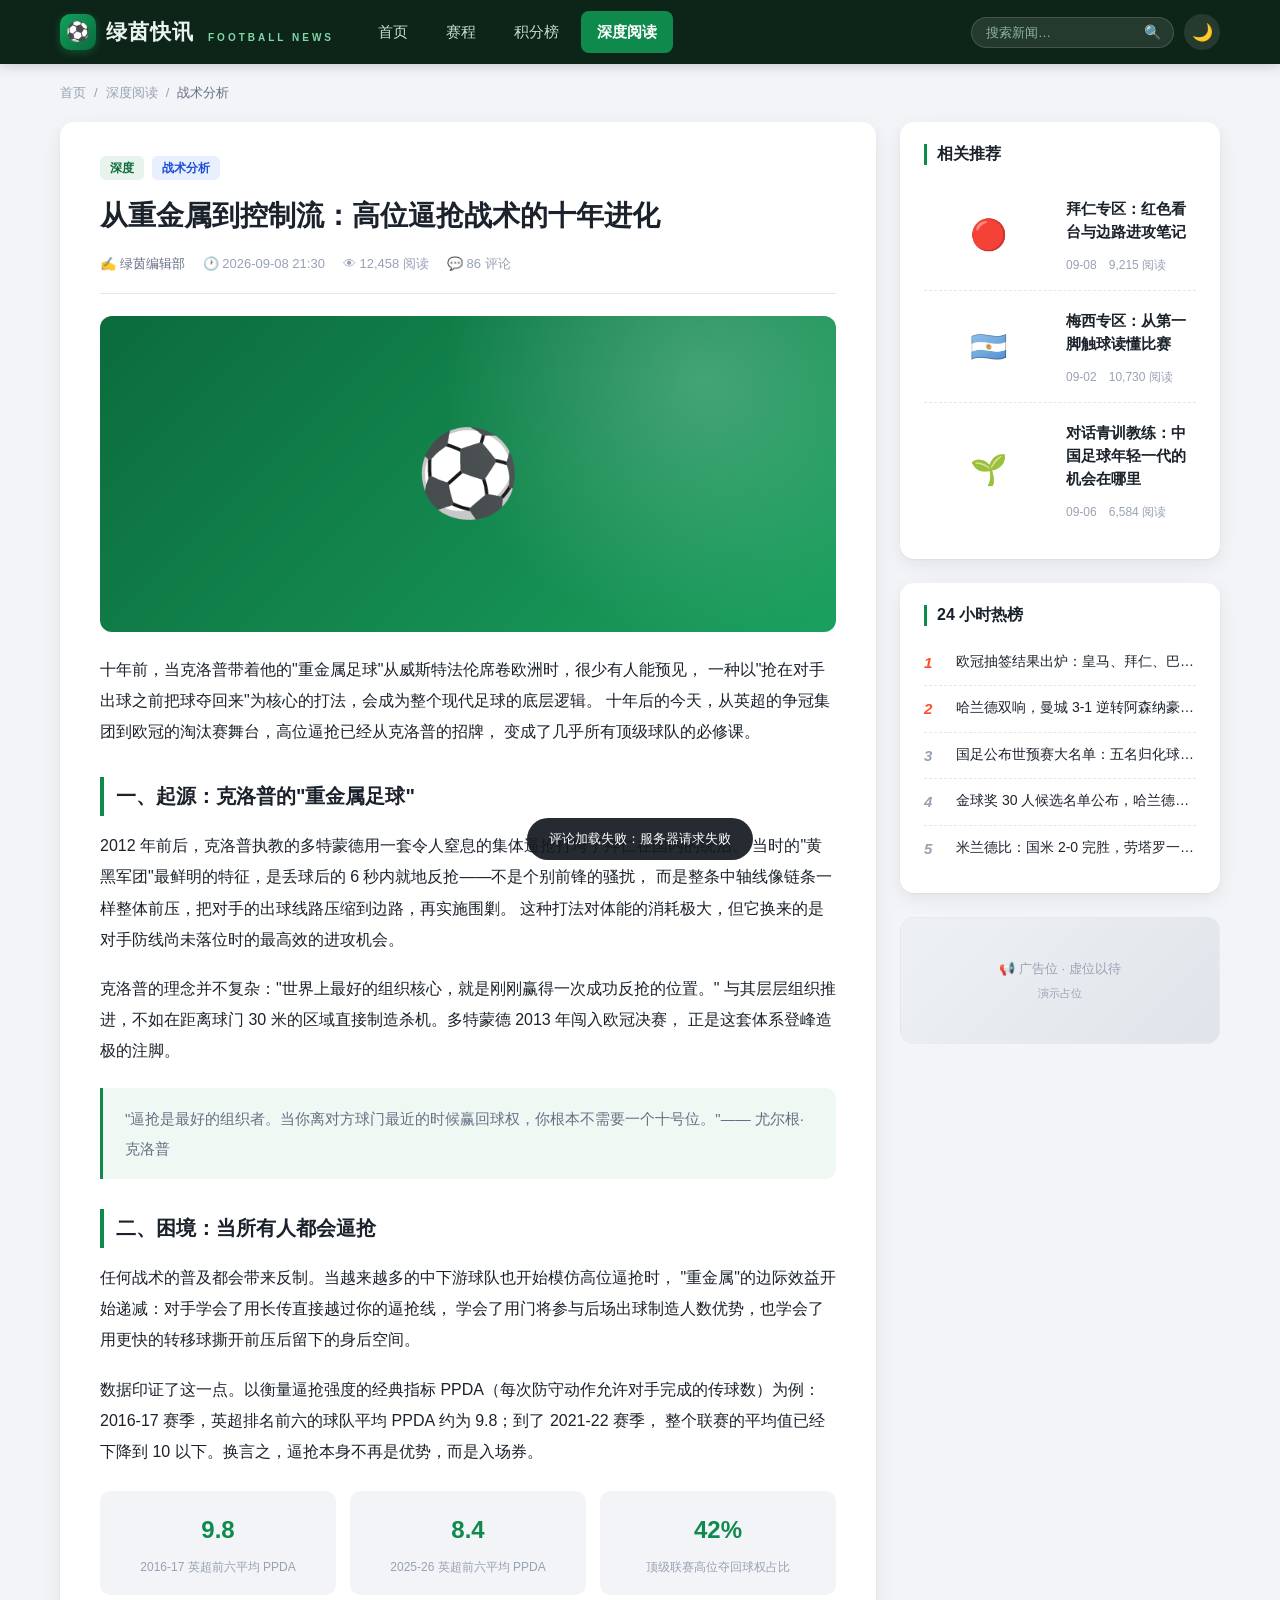
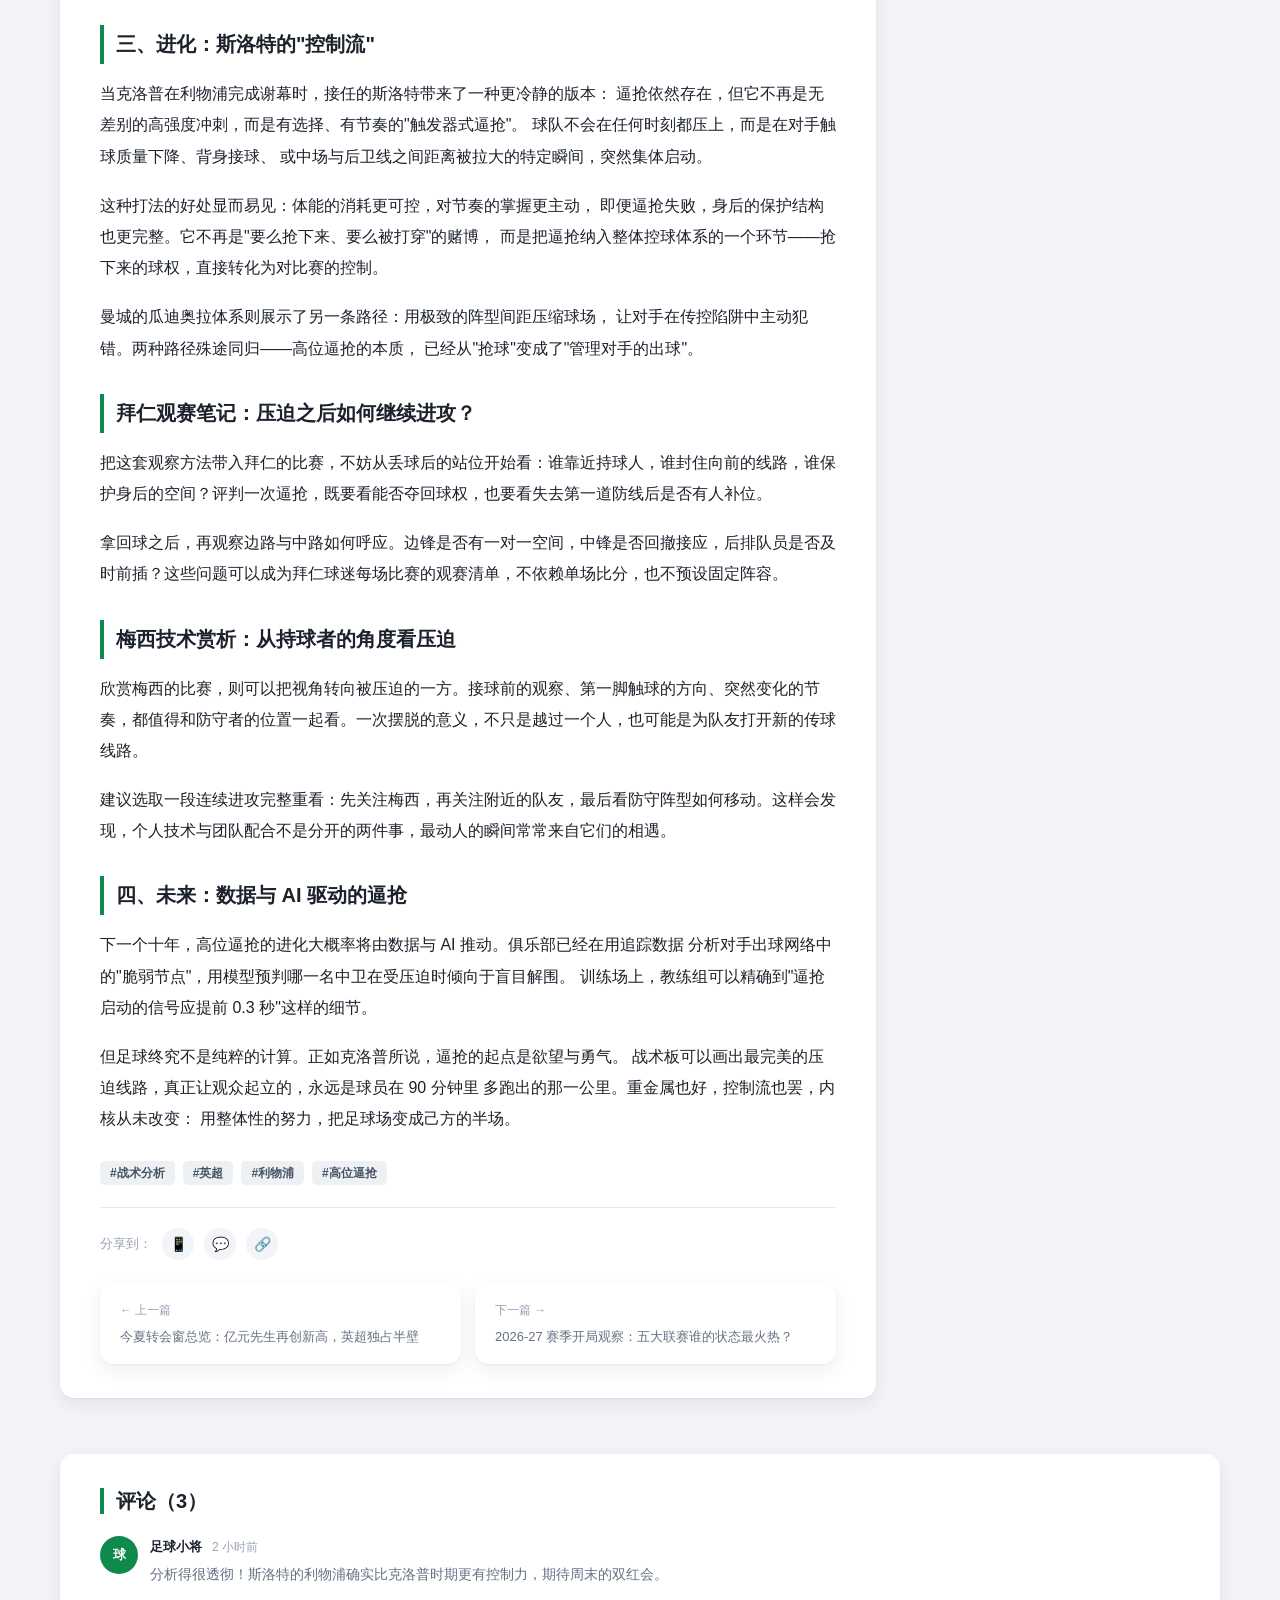
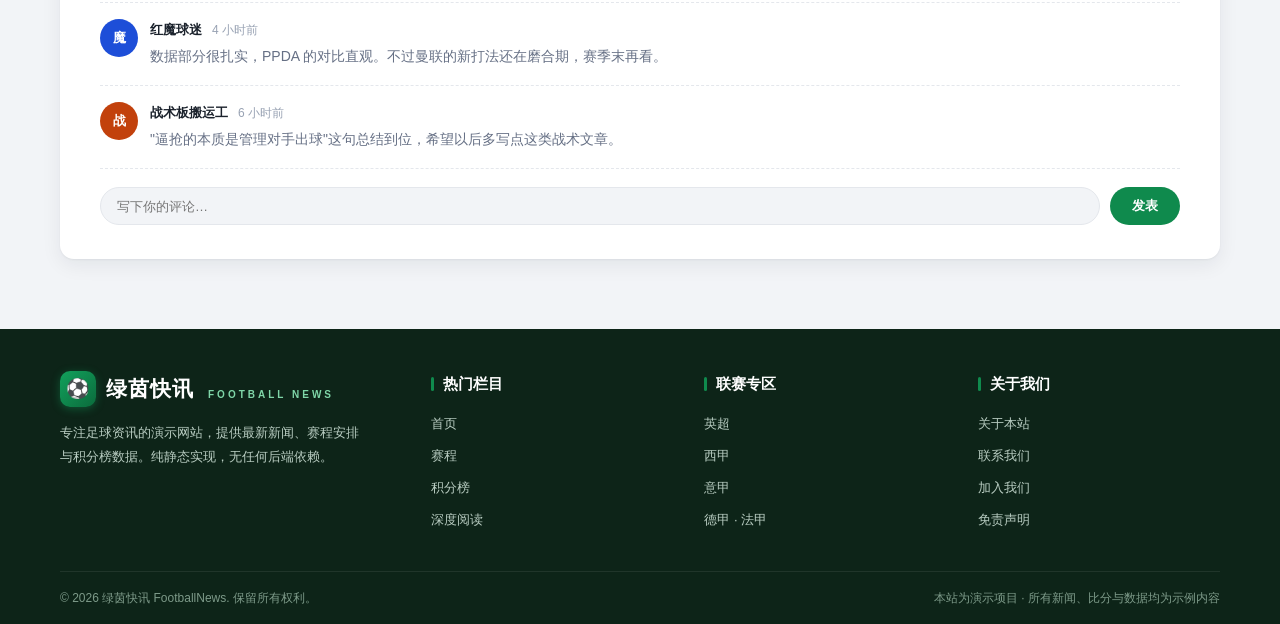
==== commit 5eca94c6: "Add Bayern Munich and Messi fan content" ====
--- a/article.html
+++ b/article.html
@@ -120,6 +120,14 @@
             已经从"抢球"变成了"管理对手的出球"。
           </p>
 
+          <h2 id="bayern-notes" style="scroll-margin-top: 90px;">拜仁观赛笔记：压迫之后如何继续进攻？</h2>
+          <p>把这套观察方法带入拜仁的比赛，不妨从丢球后的站位开始看：谁靠近持球人，谁封住向前的线路，谁保护身后的空间？评判一次逼抢，既要看能否夺回球权，也要看失去第一道防线后是否有人补位。</p>
+          <p>拿回球之后，再观察边路与中路如何呼应。边锋是否有一对一空间，中锋是否回撤接应，后排队员是否及时前插？这些问题可以成为拜仁球迷每场比赛的观赛清单，不依赖单场比分，也不预设固定阵容。</p>
+
+          <h2 id="messi-notes" style="scroll-margin-top: 90px;">梅西技术赏析：从持球者的角度看压迫</h2>
+          <p>欣赏梅西的比赛，则可以把视角转向被压迫的一方。接球前的观察、第一脚触球的方向、突然变化的节奏，都值得和防守者的位置一起看。一次摆脱的意义，不只是越过一个人，也可能是为队友打开新的传球线路。</p>
+          <p>建议选取一段连续进攻完整重看：先关注梅西，再关注附近的队友，最后看防守阵型如何移动。这样会发现，个人技术与团队配合不是分开的两件事，最动人的瞬间常常来自它们的相遇。</p>
+
           <h2>四、未来：数据与 AI 驱动的逼抢</h2>
           <p>
             下一个十年，高位逼抢的进化大概率将由数据与 AI 推动。俱乐部已经在用追踪数据
@@ -164,17 +172,17 @@
       <div class="side-col">
         <div class="list-card">
           <div class="list-head"><h3>相关推荐</h3></div>
-          <a class="deep-item" href="article.html">
-            <div class="deep-thumb g-blue">📊</div>
+          <a class="deep-item" href="index.html#bayern">
+            <div class="deep-thumb g-blue">🔴</div>
             <div>
-              <h4>2026-27 赛季开局观察：五大联赛谁的状态最火热？</h4>
+              <h4>拜仁专区：红色看台与边路进攻笔记</h4>
               <div class="card-meta"><span>09-08</span><span>9,215 阅读</span></div>
             </div>
           </a>
-          <a class="deep-item" href="article.html">
-            <div class="deep-thumb g-orange">💶</div>
+          <a class="deep-item" href="index.html#messi">
+            <div class="deep-thumb g-orange">🇦🇷</div>
             <div>
-              <h4>今夏转会窗总览：亿元先生再创新高</h4>
+              <h4>梅西专区：从第一脚触球读懂比赛</h4>
               <div class="card-meta"><span>09-02</span><span>10,730 阅读</span></div>
             </div>
           </a>
